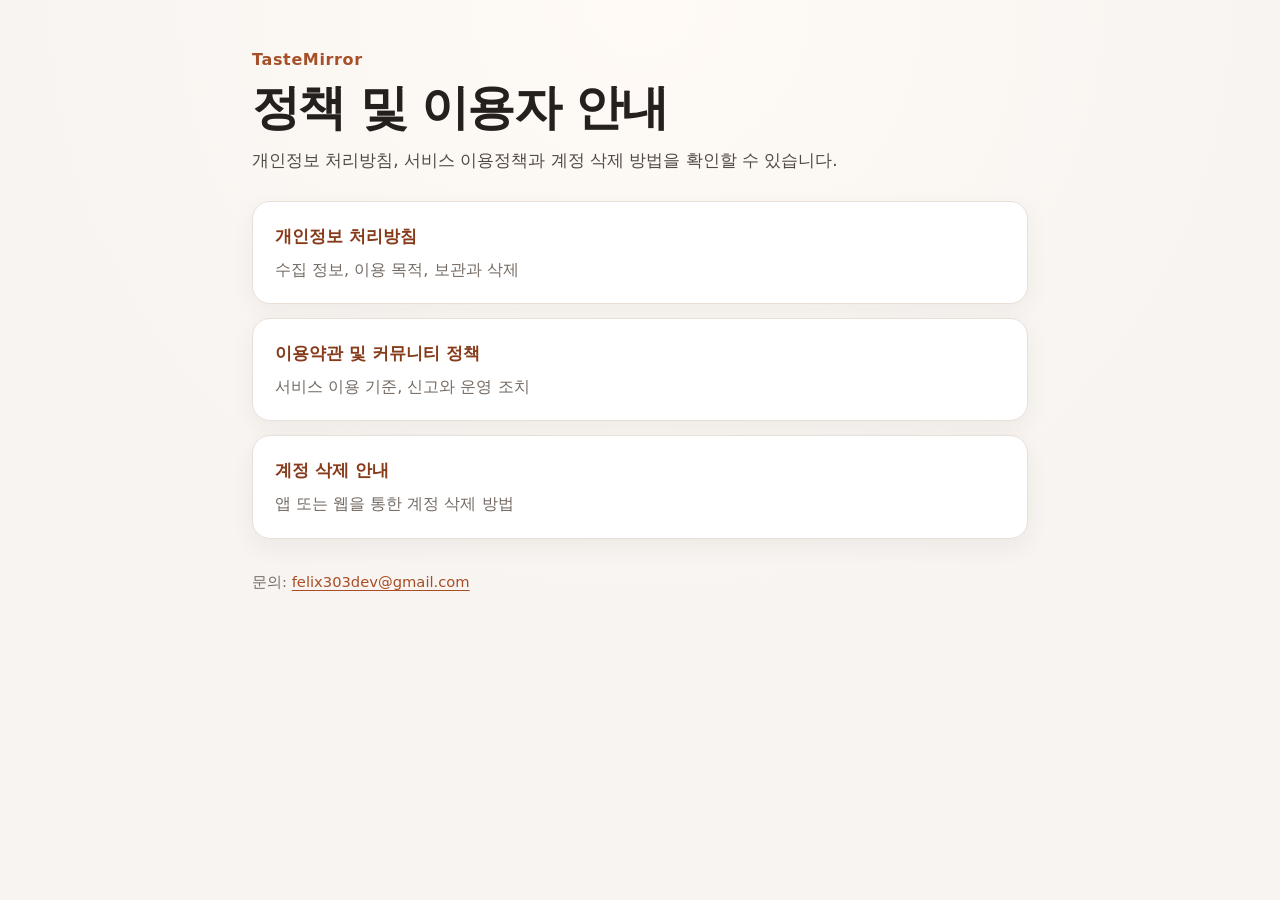
==== index.html @ f9e2ca5c "Publish TasteMirror legal pages" ====
<!doctype html>
<html lang="ko">
<head>
  <meta charset="utf-8">
  <meta name="viewport" content="width=device-width,initial-scale=1">
  <meta name="description" content="TasteMirror 정책 및 계정 삭제 안내">
  <title>TasteMirror 정책 안내</title>
  <link rel="icon" type="image/png" href="favicon.png">
  <link rel="stylesheet" href="legal.css">
</head>
<body>
  <main>
    <header class="hero">
      <p class="eyebrow">TasteMirror</p>
      <h1>정책 및 이용자 안내</h1>
      <p class="lead">개인정보 처리방침, 서비스 이용정책과 계정 삭제 방법을 확인할 수 있습니다.</p>
    </header>
    <nav class="policy-grid" aria-label="정책 문서">
      <a class="policy-link" href="privacy.html">
        <strong>개인정보 처리방침</strong>
        <span>수집 정보, 이용 목적, 보관과 삭제</span>
      </a>
      <a class="policy-link" href="terms.html">
        <strong>이용약관 및 커뮤니티 정책</strong>
        <span>서비스 이용 기준, 신고와 운영 조치</span>
      </a>
      <a class="policy-link" href="delete-account.html">
        <strong>계정 삭제 안내</strong>
        <span>앱 또는 웹을 통한 계정 삭제 방법</span>
      </a>
    </nav>
    <footer>
      <p>문의: <a href="mailto:felix303dev@gmail.com">felix303dev@gmail.com</a></p>
    </footer>
  </main>
</body>
</html>
---- legal.css ----
:root {
  color-scheme: light dark;
  font-family: system-ui, -apple-system, "Segoe UI", sans-serif;
  background: #f7f4f1;
  color: #25201d;
}

* { box-sizing: border-box; }

body {
  margin: 0;
  background: radial-gradient(circle at top, #fffaf5 0, #f7f4f1 42rem);
  color: #25201d;
  line-height: 1.72;
}

main {
  max-width: 820px;
  margin: 0 auto;
  padding: 28px 22px 72px;
}

.top-nav {
  display: flex;
  flex-wrap: wrap;
  gap: 8px;
  margin-bottom: 42px;
}

.top-nav a {
  padding: 8px 12px;
  border-radius: 999px;
  color: #6f4936;
  text-decoration: none;
}

.top-nav a:hover,
.top-nav a:focus-visible,
.top-nav a[aria-current="page"] {
  background: #f0dfd4;
  color: #6b2f17;
}

.hero { margin: 18px 0 26px; }
.eyebrow { margin: 0 0 4px; color: #a65029; font-weight: 800; letter-spacing: .04em; }
h1 { margin: 0 0 10px; font-size: clamp(2rem, 6vw, 3rem); line-height: 1.22; letter-spacing: -.035em; }
h2 { margin: 0 0 10px; font-size: 1.22rem; line-height: 1.45; }
p { margin: 0 0 14px; }
ul, ol { padding-left: 1.45rem; }
li { margin: 7px 0; }
.date, .hint { color: #746a63; }
.lead { max-width: 680px; color: #514943; font-size: 1.05rem; }

.card {
  background: #fff;
  border: 1px solid #eadfd8;
  border-radius: 22px;
  padding: clamp(22px, 5vw, 38px);
  box-shadow: 0 12px 38px rgba(76, 45, 27, .08);
}

.legal-content section + section {
  margin-top: 34px;
  padding-top: 30px;
  border-top: 1px solid #eee4de;
}

a { color: #a84d25; text-underline-offset: 3px; }
a:focus-visible { outline: 3px solid #e5a17d; outline-offset: 3px; }
.actions { margin-top: 22px; }
.button {
  display: inline-block;
  padding: 13px 18px;
  border-radius: 12px;
  background: #a84d25;
  color: #fff;
  text-decoration: none;
  font-weight: 750;
}
.button:hover { background: #843817; }

.policy-grid { display: grid; gap: 14px; }
.policy-link {
  display: grid;
  gap: 4px;
  padding: 20px 22px;
  border: 1px solid #eadfd8;
  border-radius: 18px;
  background: #fff;
  color: #25201d;
  text-decoration: none;
  box-shadow: 0 8px 24px rgba(76, 45, 27, .06);
}
.policy-link:hover { border-color: #d89c7d; transform: translateY(-1px); }
.policy-link strong { color: #873b1b; font-size: 1.08rem; }
.policy-link span { color: #746a63; }

footer { margin-top: 30px; color: #746a63; font-size: .92rem; }

@media (prefers-color-scheme: dark) {
  :root { background: #171412; color: #f5eee9; }
  body { background: radial-gradient(circle at top, #241a16 0, #171412 42rem); color: #f5eee9; }
  .card, .policy-link { background: #211d1a; border-color: #3c332e; color: #f5eee9; }
  .lead, .date, .hint, footer, .policy-link span { color: #c9bdb5; }
  .policy-link strong, a { color: #f0a27d; }
  .top-nav a { color: #e3b49e; }
  .top-nav a:hover, .top-nav a:focus-visible, .top-nav a[aria-current="page"] { background: #482a1d; color: #ffc0a1; }
  .legal-content section + section { border-color: #3c332e; }
  .button { color: #fff; }
}

@media (max-width: 520px) {
  main { padding: 20px 16px 48px; }
  .top-nav { margin-bottom: 30px; }
  .top-nav a { padding: 7px 9px; font-size: .92rem; }
}

@media print {
  body { background: #fff; color: #000; }
  .top-nav, .button { display: none; }
  main { max-width: none; padding: 0; }
  .card { border: 0; box-shadow: none; padding: 0; }
}
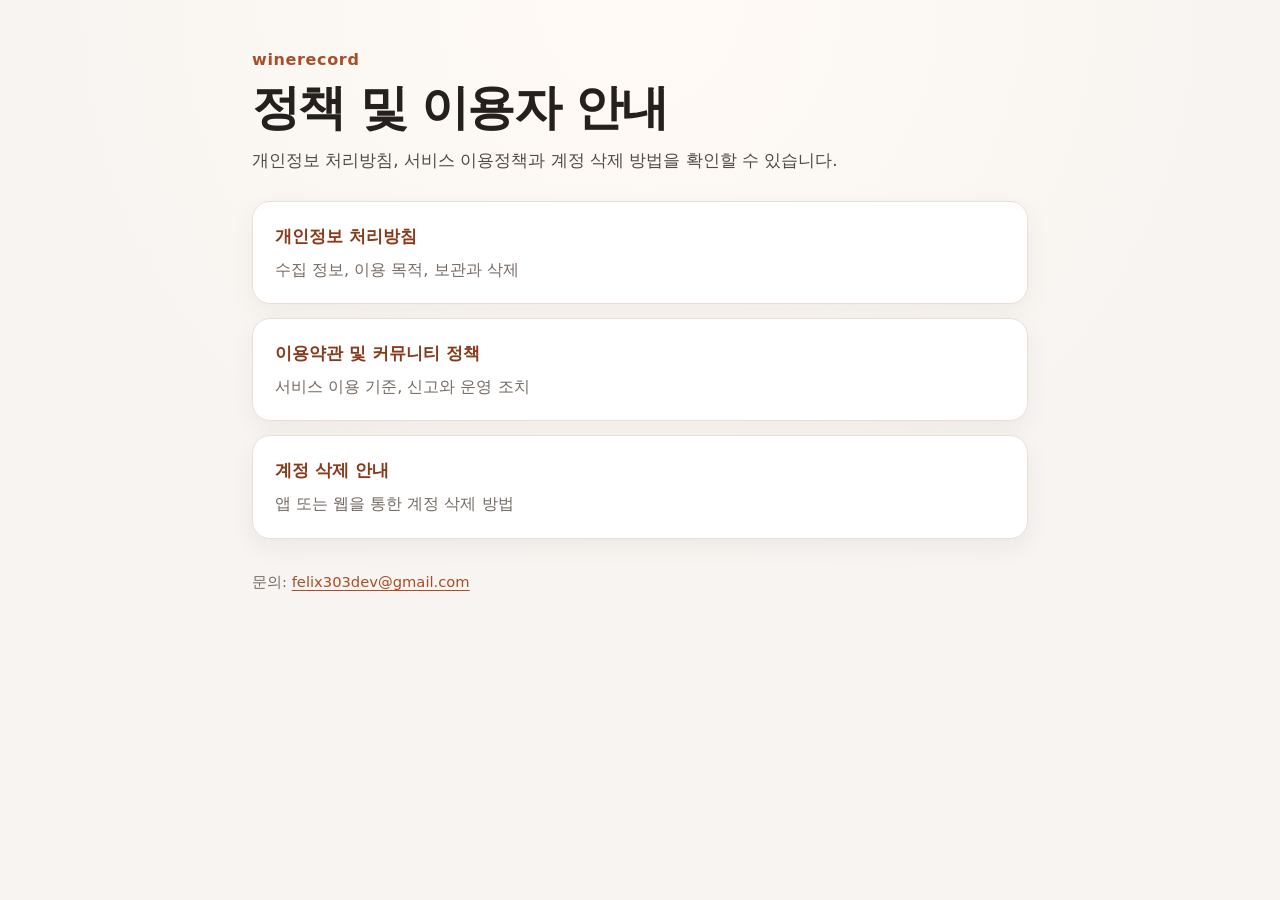
==== commit 2788fec9: "Rename official brand to winerecord in index.html" ====
--- a/index.html
+++ b/index.html
@@ -3,15 +3,15 @@
 <head>
   <meta charset="utf-8">
   <meta name="viewport" content="width=device-width,initial-scale=1">
-  <meta name="description" content="TasteMirror 정책 및 계정 삭제 안내">
-  <title>TasteMirror 정책 안내</title>
+  <meta name="description" content="winerecord 정책 및 계정 삭제 안내">
+  <title>winerecord 정책 안내</title>
   <link rel="icon" type="image/png" href="favicon.png">
   <link rel="stylesheet" href="legal.css">
 </head>
 <body>
   <main>
     <header class="hero">
-      <p class="eyebrow">TasteMirror</p>
+      <p class="eyebrow">winerecord</p>
       <h1>정책 및 이용자 안내</h1>
       <p class="lead">개인정보 처리방침, 서비스 이용정책과 계정 삭제 방법을 확인할 수 있습니다.</p>
     </header>
